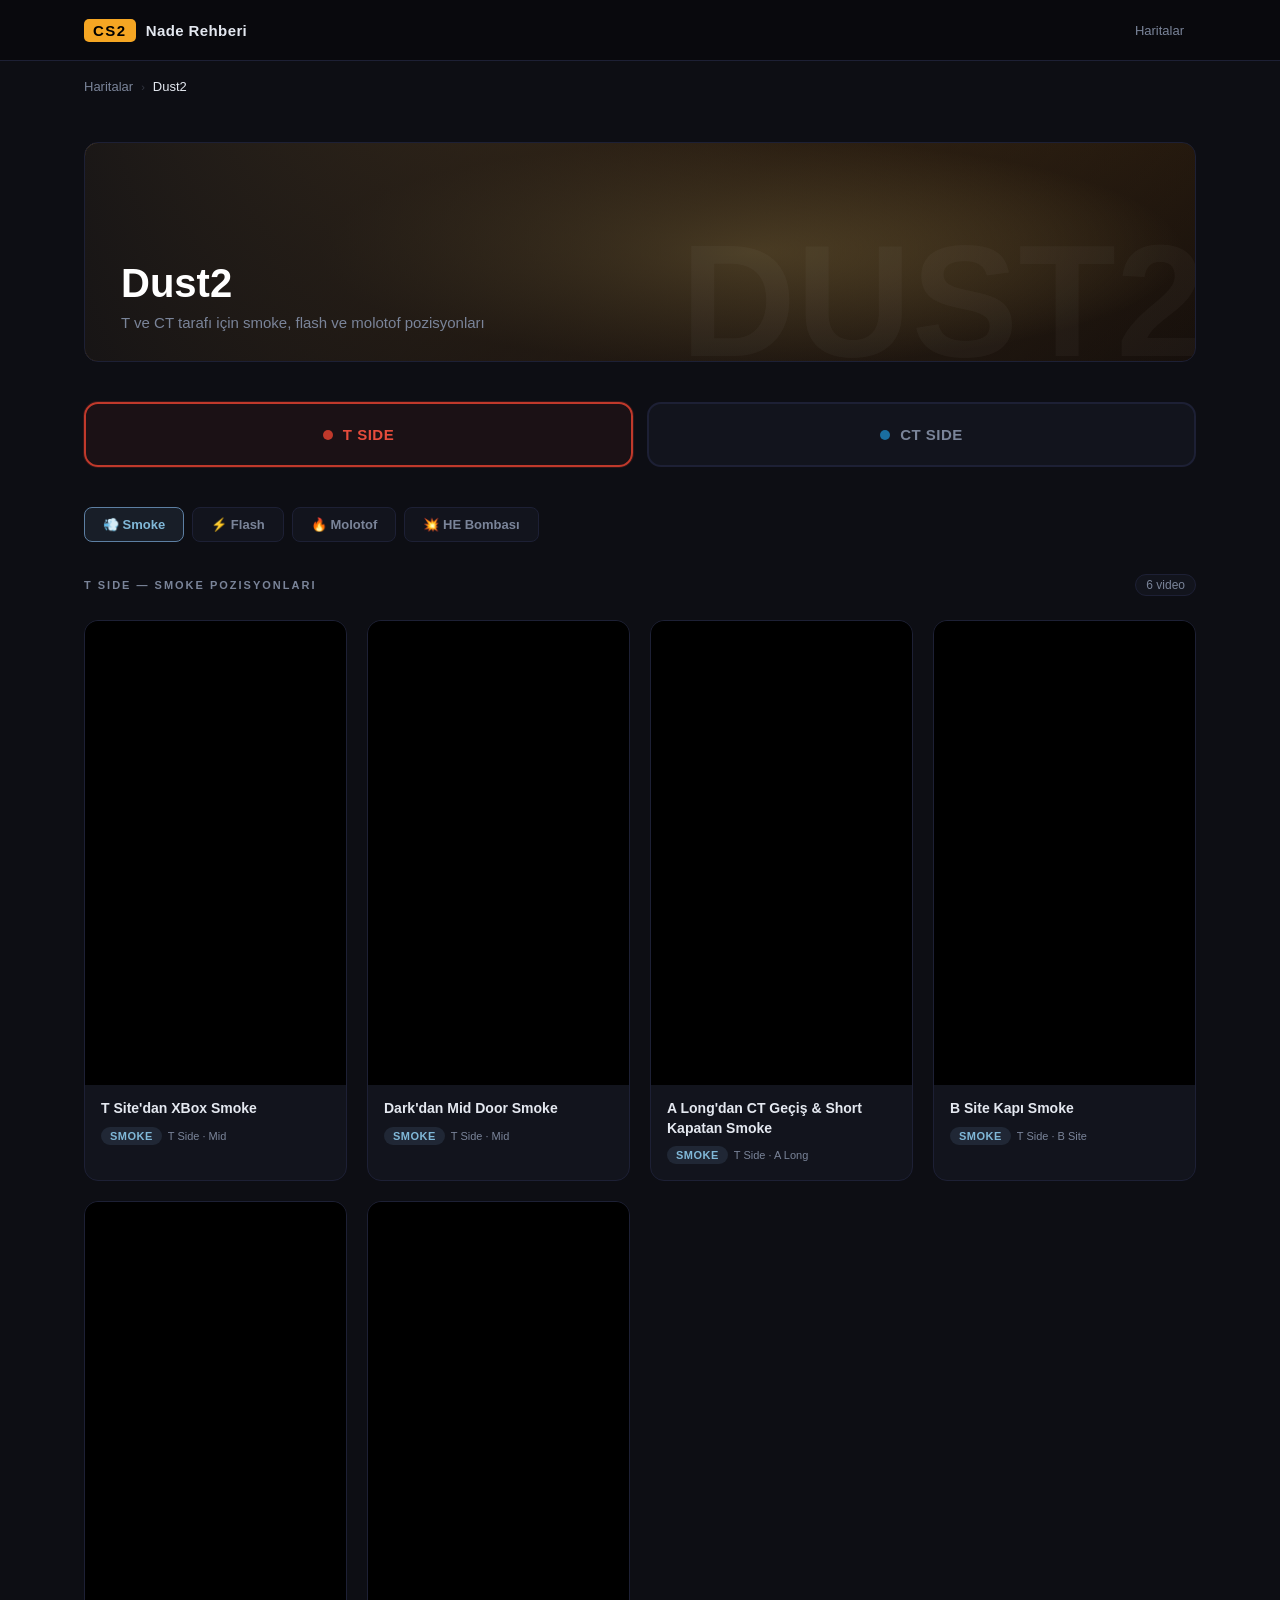
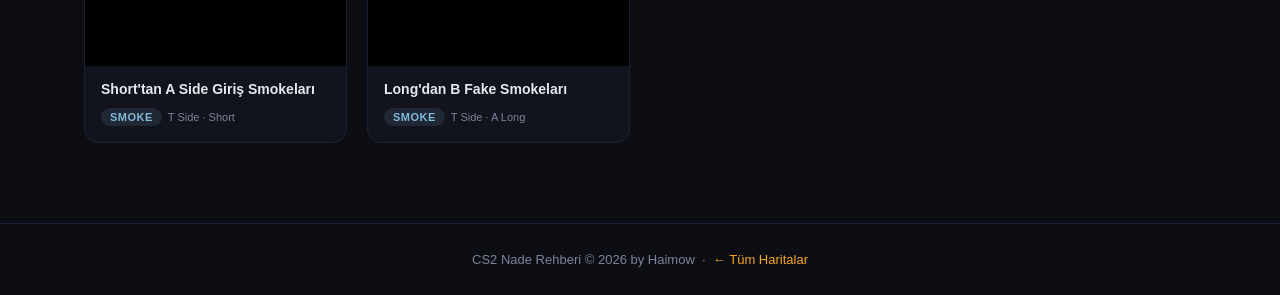
==== dust2.html @ 45ac7930 "Add files via upload" ====
<!DOCTYPE html>
<html lang="tr">
<head>
  <meta charset="UTF-8" />
  <meta name="viewport" content="width=device-width, initial-scale=1.0" />
  <title>Dust2 — CS2 Nade Rehberi</title>
  <meta name="description" content="Dust2 haritasında T ve CT tarafı için smoke, flash, molotof pozisyonları ve video rehberleri." />
  <link rel="stylesheet" href="style.css" />
</head>
<body>

  <header>
    <div class="header-inner">
      <a href="index.html" class="logo">
        <span class="logo-badge">CS2</span>
        <span class="logo-label">Nade Rehberi</span>
      </a>
      <nav>
        <a href="index.html">Haritalar</a>
      </nav>
    </div>
  </header>

  <div class="breadcrumb">
    <a href="index.html">Haritalar</a>
    <span class="sep">›</span>
    <span class="current">Dust2</span>
  </div>

  <main>

    <!-- MAP HERO -->
    <div class="map-hero dust2-art">
      <div class="map-hero-overlay"></div>
      <span class="map-label-bg">DUST2</span>
      <div class="map-hero-content">
        <h1>Dust2</h1>
        <p>T ve CT tarafı için smoke, flash ve molotof pozisyonları</p>
      </div>
    </div>

    <!-- SIDE SELECTOR -->
    <div class="side-selector">
      <button class="side-btn t-btn active" id="btn-T" onclick="selectSide('T')">
        <span class="dot"></span>
        T SIDE
      </button>
      <button class="side-btn ct-btn" id="btn-CT" onclick="selectSide('CT')">
        <span class="dot"></span>
        CT SIDE
      </button>
    </div>

    <!-- ══════════════ T SIDE ══════════════ -->
    <div id="side-T" class="side-panel">

      <div class="nade-tabs" id="tabs-T">
        <button class="nade-tab active" data-type="smoke"   onclick="selectNade('smoke','T')">💨 Smoke</button>
        <button class="nade-tab"        data-type="flash"   onclick="selectNade('flash','T')">⚡ Flash</button>
        <button class="nade-tab"        data-type="molotov" onclick="selectNade('molotov','T')">🔥 Molotof</button>
        <button class="nade-tab"        data-type="he"      onclick="selectNade('he','T')">💥 HE Bombası</button>
      </div>

      <!-- T · SMOKE -->
      <div id="T-smoke" class="nade-content active">
        <div class="nade-section-header">
          <span class="nade-section-title">T SIDE — SMOKE POZISYONLARI</span>
          <span class="nade-count">6 video</span>
        </div>
        <div class="video-grid">

          <!-- 1 -->
          <div class="video-card">
            <div class="video-wrap">
              <iframe
                src="https://www.youtube.com/embed/_j7-LhldB5I?rel=0"
                title="T Site'dan XBox Smoke — Dust2 T Side"
                allow="accelerometer; autoplay; clipboard-write; encrypted-media; gyroscope; picture-in-picture"
                allowfullscreen
                loading="lazy"></iframe>
            </div>
            <div class="video-meta">
              <div class="video-title">T Site'dan XBox Smoke</div>
              <div class="video-tags">
                <span class="v-badge smoke">Smoke</span>
                <span class="v-side">T Side · Mid</span>
              </div>
            </div>
          </div>

          <!-- 2 -->
          <div class="video-card">
            <div class="video-wrap">
              <iframe
                src="https://www.youtube.com/embed/mUys7lGhgGE?rel=0"
                title="Dark'dan Mid Door Smoke — Dust2 T Side"
                allow="accelerometer; autoplay; clipboard-write; encrypted-media; gyroscope; picture-in-picture"
                allowfullscreen
                loading="lazy"></iframe>
            </div>
            <div class="video-meta">
              <div class="video-title">Dark'dan Mid Door Smoke</div>
              <div class="video-tags">
                <span class="v-badge smoke">Smoke</span>
                <span class="v-side">T Side · Mid</span>
              </div>
            </div>
          </div>

          <!-- 3 -->
          <div class="video-card">
            <div class="video-wrap">
              <iframe
                src="https://www.youtube.com/embed/QPNvjYfgCxs?rel=0"
                title="A Long'dan CT Geçiş ve Short Kapatan Smoke — Dust2 T Side"
                allow="accelerometer; autoplay; clipboard-write; encrypted-media; gyroscope; picture-in-picture"
                allowfullscreen
                loading="lazy"></iframe>
            </div>
            <div class="video-meta">
              <div class="video-title">A Long'dan CT Geçiş & Short Kapatan Smoke</div>
              <div class="video-tags">
                <span class="v-badge smoke">Smoke</span>
                <span class="v-side">T Side · A Long</span>
              </div>
            </div>
          </div>

          <!-- 4 -->
          <div class="video-card">
            <div class="video-wrap">
              <iframe
                src="https://www.youtube.com/embed/F8hf64g1MTo?rel=0"
                title="B Site Kapı Smoke — Dust2 T Side"
                allow="accelerometer; autoplay; clipboard-write; encrypted-media; gyroscope; picture-in-picture"
                allowfullscreen
                loading="lazy"></iframe>
            </div>
            <div class="video-meta">
              <div class="video-title">B Site Kapı Smoke</div>
              <div class="video-tags">
                <span class="v-badge smoke">Smoke</span>
                <span class="v-side">T Side · B Site</span>
              </div>
            </div>
          </div>

          <!-- 5 -->
          <div class="video-card">
            <div class="video-wrap">
              <iframe
                src="https://www.youtube.com/embed/MlWtnjYoNzs?rel=0"
                title="Short'tan A Side Giriş Smokeları — Dust2 T Side"
                allow="accelerometer; autoplay; clipboard-write; encrypted-media; gyroscope; picture-in-picture"
                allowfullscreen
                loading="lazy"></iframe>
            </div>
            <div class="video-meta">
              <div class="video-title">Short'tan A Side Giriş Smokeları</div>
              <div class="video-tags">
                <span class="v-badge smoke">Smoke</span>
                <span class="v-side">T Side · Short</span>
              </div>
            </div>
          </div>

          <!-- 6 -->
          <div class="video-card">
            <div class="video-wrap">
              <iframe
                src="https://www.youtube.com/embed/jqLv-cZ9zMg?rel=0"
                title="Long'dan B Fake Smokeları — Dust2 T Side"
                allow="accelerometer; autoplay; clipboard-write; encrypted-media; gyroscope; picture-in-picture"
                allowfullscreen
                loading="lazy"></iframe>
            </div>
            <div class="video-meta">
              <div class="video-title">Long'dan B Fake Smokeları</div>
              <div class="video-tags">
                <span class="v-badge smoke">Smoke</span>
                <span class="v-side">T Side · A Long</span>
              </div>
            </div>
          </div>

        </div><!-- /video-grid -->
      </div><!-- /T-smoke -->

      <!-- T · FLASH -->
      <div id="T-flash" class="nade-content">
        <div class="soon-section">
          <div class="soon-icon">⚡</div>
          <h3>Flash Pozisyonları Yakında</h3>
          <p>T Side Dust2 flash videoları hazırlanıyor</p>
        </div>
      </div>

      <!-- T · MOLOTOV -->
      <div id="T-molotov" class="nade-content">
        <div class="soon-section">
          <div class="soon-icon">🔥</div>
          <h3>Molotof Pozisyonları Yakında</h3>
          <p>T Side Dust2 molotof videoları hazırlanıyor</p>
        </div>
      </div>

      <!-- T · HE -->
      <div id="T-he" class="nade-content">
        <div class="soon-section">
          <div class="soon-icon">💥</div>
          <h3>HE Bombası Pozisyonları Yakında</h3>
          <p>T Side Dust2 HE videoları hazırlanıyor</p>
        </div>
      </div>

    </div><!-- /side-T -->


    <!-- ══════════════ CT SIDE ══════════════ -->
    <div id="side-CT" class="side-panel" style="display:none;">

      <div class="nade-tabs" id="tabs-CT">
        <button class="nade-tab active" data-type="smoke"   onclick="selectNade('smoke','CT')">💨 Smoke</button>
        <button class="nade-tab"        data-type="flash"   onclick="selectNade('flash','CT')">⚡ Flash</button>
        <button class="nade-tab"        data-type="molotov" onclick="selectNade('molotov','CT')">🔥 Molotof</button>
        <button class="nade-tab"        data-type="he"      onclick="selectNade('he','CT')">💥 HE Bombası</button>
      </div>

      <div id="CT-smoke" class="nade-content active">
        <div class="soon-section">
          <div class="soon-icon">💨</div>
          <h3>CT Side Smoke Pozisyonları Yakında</h3>
          <p>CT Side Dust2 smoke videoları hazırlanıyor</p>
        </div>
      </div>
      <div id="CT-flash" class="nade-content">
        <div class="soon-section">
          <div class="soon-icon">⚡</div>
          <h3>CT Side Flash Pozisyonları Yakında</h3>
          <p>CT Side Dust2 flash videoları hazırlanıyor</p>
        </div>
      </div>
      <div id="CT-molotov" class="nade-content">
        <div class="soon-section">
          <div class="soon-icon">🔥</div>
          <h3>CT Side Molotof Pozisyonları Yakında</h3>
          <p>CT Side Dust2 molotof videoları hazırlanıyor</p>
        </div>
      </div>
      <div id="CT-he" class="nade-content">
        <div class="soon-section">
          <div class="soon-icon">💥</div>
          <h3>CT Side HE Pozisyonları Yakında</h3>
          <p>CT Side Dust2 HE videoları hazırlanıyor</p>
        </div>
      </div>

    </div><!-- /side-CT -->

  </main>

  <footer>
    <p>CS2 Nade Rehberi &copy; 2026 by Haimow &nbsp;·&nbsp; <a href="index.html">← Tüm Haritalar</a></p>
  </footer>

  <script>
    var currentSide = 'T';

    function selectSide(side) {
      currentSide = side;
      document.getElementById('btn-T').classList.toggle('active', side === 'T');
      document.getElementById('btn-CT').classList.toggle('active', side === 'CT');
      document.getElementById('side-T').style.display  = side === 'T'  ? 'block' : 'none';
      document.getElementById('side-CT').style.display = side === 'CT' ? 'block' : 'none';
    }

    function selectNade(type, side) {
      var s = side || currentSide;
      var tabs = document.querySelectorAll('#tabs-' + s + ' .nade-tab');
      tabs.forEach(function(t){ t.classList.remove('active'); });
      var activeTab = document.querySelector('#tabs-' + s + ' .nade-tab[data-type="' + type + '"]');
      if (activeTab) activeTab.classList.add('active');
      var panel = document.getElementById('side-' + s);
      panel.querySelectorAll('.nade-content').forEach(function(c){ c.classList.remove('active'); });
      var target = document.getElementById(s + '-' + type);
      if (target) target.classList.add('active');
    }
  </script>

</body>
</html>
---- style.css ----
/* ================================================
   CS2 Nade Rehberi — Stylesheet
   ================================================ */

:root {
  --bg:          #0d0e14;
  --bg-card:     #12141d;
  --bg-card-h:   #191c28;
  --bg-nav:      #09090d;
  --accent:      #f5a623;
  --accent-h:    #ffc04d;
  --t-col:       #c0392b;
  --t-col-h:     #e74c3c;
  --ct-col:      #1a6ea0;
  --ct-col-h:    #2980b9;
  --smoke-col:   #5d7fa3;
  --flash-col:   #e8c520;
  --mol-col:     #e07020;
  --he-col:      #27ae60;
  --text:        #e4e8f0;
  --text-m:      #7a8499;
  --border:      #1d2035;
  --radius:      14px;
  --radius-sm:   8px;
  --shadow:      0 4px 24px rgba(0,0,0,0.5);
}

*, *::before, *::after { margin:0; padding:0; box-sizing:border-box; }

html { scroll-behavior: smooth; }

body {
  background: var(--bg);
  color: var(--text);
  font-family: 'Segoe UI', -apple-system, BlinkMacSystemFont, 'Helvetica Neue', sans-serif;
  min-height: 100vh;
  -webkit-font-smoothing: antialiased;
}

/* ── HEADER ───────────────────────────────────── */
header {
  background: var(--bg-nav);
  border-bottom: 1px solid var(--border);
  position: sticky;
  top: 0;
  z-index: 200;
  backdrop-filter: blur(12px);
}

.header-inner {
  max-width: 1160px;
  margin: 0 auto;
  padding: 0 24px;
  height: 60px;
  display: flex;
  align-items: center;
  justify-content: space-between;
}

.logo {
  display: flex;
  align-items: center;
  gap: 10px;
  text-decoration: none;
}

.logo-badge {
  background: var(--accent);
  color: #000;
  font-weight: 900;
  font-size: 15px;
  padding: 3px 9px;
  border-radius: 5px;
  letter-spacing: 1.5px;
}

.logo-label {
  font-size: 15px;
  font-weight: 600;
  color: var(--text);
  letter-spacing: 0.4px;
}

nav { display:flex; gap:6px; }

nav a {
  color: var(--text-m);
  text-decoration: none;
  font-size: 13px;
  padding: 6px 12px;
  border-radius: var(--radius-sm);
  transition: color 0.2s, background 0.2s;
}

nav a:hover { color: var(--text); background: rgba(255,255,255,0.05); }

/* ── BREADCRUMB ───────────────────────────────── */
.breadcrumb {
  max-width: 1160px;
  margin: 0 auto;
  padding: 18px 24px 0;
  display: flex;
  align-items: center;
  gap: 8px;
  font-size: 13px;
  color: var(--text-m);
}

.breadcrumb a { color: var(--text-m); text-decoration:none; transition: color 0.2s; }
.breadcrumb a:hover { color: var(--accent); }
.breadcrumb .sep { opacity: 0.35; font-size: 11px; }
.breadcrumb .current { color: var(--text); }

/* ── MAIN ─────────────────────────────────────── */
main {
  max-width: 1160px;
  margin: 0 auto;
  padding: 48px 24px 80px;
}

/* ── HERO ─────────────────────────────────────── */
.hero {
  text-align: center;
  padding: 20px 0 56px;
}

.hero-eyebrow {
  display: inline-block;
  background: rgba(245,166,35,0.12);
  border: 1px solid rgba(245,166,35,0.25);
  color: var(--accent);
  font-size: 12px;
  font-weight: 700;
  letter-spacing: 2px;
  padding: 5px 14px;
  border-radius: 20px;
  margin-bottom: 20px;
}

.hero h1 {
  font-size: 52px;
  font-weight: 900;
  line-height: 1.05;
  background: linear-gradient(100deg, var(--accent) 0%, #fff 55%);
  -webkit-background-clip: text;
  -webkit-text-fill-color: transparent;
  background-clip: text;
  margin-bottom: 14px;
}

.hero p {
  color: var(--text-m);
  font-size: 17px;
  max-width: 480px;
  margin: 0 auto;
  line-height: 1.6;
}

/* ── MAP GRID ─────────────────────────────────── */
.section-label {
  font-size: 11px;
  font-weight: 700;
  letter-spacing: 2.5px;
  color: var(--text-m);
  margin-bottom: 20px;
}

.maps-grid {
  display: grid;
  grid-template-columns: repeat(auto-fill, minmax(320px, 1fr));
  gap: 20px;
}

.map-card {
  position: relative;
  background: var(--bg-card);
  border: 1px solid var(--border);
  border-radius: var(--radius);
  overflow: hidden;
  text-decoration: none;
  color: var(--text);
  display: block;
  transition: transform 0.22s ease, border-color 0.22s, box-shadow 0.22s;
}

.map-card.active-map:hover {
  transform: translateY(-5px);
  border-color: var(--accent);
  box-shadow: 0 12px 40px rgba(245,166,35,0.18);
}

.map-card.inactive-map {
  opacity: 0.45;
  cursor: default;
  pointer-events: none;
}

/* Map art banners */
.map-art {
  height: 170px;
  position: relative;
  overflow: hidden;
}

.map-art::after {
  content: '';
  position: absolute;
  inset: 0;
  background: linear-gradient(to bottom, transparent 40%, rgba(13,14,20,0.85) 100%);
}

.mirage-art {
  background:
    radial-gradient(ellipse 60% 80% at 35% 45%, rgba(210,160,70,0.55) 0%, transparent 65%),
    radial-gradient(ellipse 40% 60% at 80% 20%, rgba(150,100,30,0.4) 0%, transparent 55%),
    linear-gradient(145deg, #7a5a18 0%, #3d2c08 45%, #1a1205 100%);
}

.dust2-art {
  background:
    radial-gradient(ellipse 60% 80% at 60% 50%, rgba(220,180,90,0.5) 0%, transparent 65%),
    linear-gradient(145deg, #9a7030 0%, #4a3010 50%, #1a1008 100%);
}

.inferno-art {
  background:
    radial-gradient(ellipse 55% 70% at 40% 55%, rgba(240,110,25,0.55) 0%, transparent 60%),
    radial-gradient(ellipse 35% 50% at 75% 25%, rgba(180,50,10,0.4) 0%, transparent 55%),
    linear-gradient(145deg, #b83c18 0%, #6a1808 50%, #1a0804 100%);
}

.map-art-label {
  position: absolute;
  bottom: 14px;
  left: 18px;
  z-index: 2;
  font-size: 28px;
  font-weight: 900;
  letter-spacing: 1px;
  color: rgba(255,255,255,0.12);
  user-select: none;
}

.soon-badge {
  position: absolute;
  top: 14px;
  right: 14px;
  z-index: 3;
  background: rgba(10,10,18,0.75);
  border: 1px solid var(--border);
  color: var(--text-m);
  font-size: 11px;
  font-weight: 700;
  letter-spacing: 1px;
  text-transform: uppercase;
  padding: 4px 10px;
  border-radius: 20px;
  backdrop-filter: blur(8px);
}

.map-info { padding: 18px 20px 20px; }

.map-info h2 {
  font-size: 20px;
  font-weight: 800;
  margin-bottom: 10px;
}

.nade-tags { display:flex; gap:6px; flex-wrap:wrap; }

.nade-tag {
  background: rgba(255,255,255,0.05);
  border: 1px solid rgba(255,255,255,0.08);
  color: var(--text-m);
  font-size: 12px;
  padding: 3px 10px;
  border-radius: 20px;
}

.tag-arrow {
  display: flex;
  align-items: center;
  gap: 6px;
  font-size: 13px;
  color: var(--accent);
  font-weight: 600;
  margin-top: 12px;
}

/* ── MAP HERO BANNER ──────────────────────────── */
.map-hero {
  height: 220px;
  border-radius: var(--radius);
  position: relative;
  overflow: hidden;
  margin-bottom: 40px;
  display: flex;
  align-items: flex-end;
  border: 1px solid var(--border);
}

.map-hero-overlay {
  position: absolute;
  inset: 0;
  background: linear-gradient(90deg, rgba(13,14,20,0.9) 0%, rgba(13,14,20,0.3) 100%);
}

.map-hero-content {
  position: relative;
  z-index: 2;
  padding: 30px 36px;
}

.map-hero-content h1 {
  font-size: 40px;
  font-weight: 900;
  margin-bottom: 8px;
  color: #fff;
}

.map-hero-content p {
  color: var(--text-m);
  font-size: 15px;
}

.map-label-bg {
  position: absolute;
  right: -10px;
  bottom: -20px;
  font-size: 160px;
  font-weight: 900;
  color: rgba(255,255,255,0.03);
  user-select: none;
  line-height: 1;
  z-index: 1;
}

/* ── SIDE SELECTOR ────────────────────────────── */
.side-selector {
  display: grid;
  grid-template-columns: 1fr 1fr;
  gap: 14px;
  margin-bottom: 40px;
}

.side-btn {
  border: 2px solid var(--border);
  border-radius: var(--radius);
  background: var(--bg-card);
  color: var(--text-m);
  padding: 22px 20px;
  font-size: 15px;
  font-weight: 700;
  letter-spacing: 0.5px;
  cursor: pointer;
  transition: all 0.2s;
  display: flex;
  align-items: center;
  justify-content: center;
  gap: 10px;
}

.side-btn .dot {
  width: 10px;
  height: 10px;
  border-radius: 50%;
  flex-shrink: 0;
}

.t-btn .dot { background: var(--t-col); }
.ct-btn .dot { background: var(--ct-col); }

.t-btn:hover, .t-btn.active {
  border-color: var(--t-col);
  background: rgba(192,57,43,0.08);
  color: #e74c3c;
  box-shadow: 0 0 0 1px rgba(192,57,43,0.2);
}

.ct-btn:hover, .ct-btn.active {
  border-color: var(--ct-col);
  background: rgba(26,110,160,0.08);
  color: #3498db;
  box-shadow: 0 0 0 1px rgba(26,110,160,0.2);
}

/* ── NADE TYPE TABS ───────────────────────────── */
.nade-tabs {
  display: flex;
  gap: 8px;
  margin-bottom: 32px;
  flex-wrap: wrap;
}

.nade-tab {
  border: 1px solid var(--border);
  border-radius: var(--radius-sm);
  background: var(--bg-card);
  color: var(--text-m);
  font-size: 13px;
  font-weight: 600;
  padding: 9px 18px;
  cursor: pointer;
  transition: all 0.18s;
  display: flex;
  align-items: center;
  gap: 6px;
}

.nade-tab:hover { color: var(--text); border-color: rgba(255,255,255,0.18); }

.nade-tab.active[data-type="smoke"]   { background:rgba(93,127,163,0.14); border-color:var(--smoke-col); color:#80b8d8; }
.nade-tab.active[data-type="flash"]   { background:rgba(232,197,32,0.1);  border-color:var(--flash-col); color:var(--flash-col); }
.nade-tab.active[data-type="molotov"] { background:rgba(224,112,32,0.1);  border-color:var(--mol-col);   color:var(--mol-col); }
.nade-tab.active[data-type="he"]      { background:rgba(39,174,96,0.1);   border-color:var(--he-col);    color:var(--he-col); }

/* ── NADE SECTION HEADER ──────────────────────── */
.nade-section-header {
  display: flex;
  align-items: center;
  justify-content: space-between;
  margin-bottom: 24px;
}

.nade-section-title {
  font-size: 11px;
  font-weight: 700;
  letter-spacing: 2px;
  color: var(--text-m);
}

.nade-count {
  font-size: 12px;
  color: var(--text-m);
  background: var(--bg-card);
  border: 1px solid var(--border);
  padding: 3px 10px;
  border-radius: 20px;
}

/* ── VIDEO GRID ───────────────────────────────── */
.video-grid {
  display: grid;
  grid-template-columns: repeat(auto-fill, minmax(260px, 1fr));
  gap: 20px;
}

.video-card {
  background: var(--bg-card);
  border: 1px solid var(--border);
  border-radius: var(--radius);
  overflow: hidden;
  transition: transform 0.2s, box-shadow 0.2s, border-color 0.2s;
}

.video-card:hover {
  transform: translateY(-3px);
  box-shadow: 0 10px 32px rgba(0,0,0,0.5);
  border-color: rgba(255,255,255,0.12);
}

/* 9:16 Aspect Ratio for YouTube Shorts */
.video-wrap {
  position: relative;
  padding-bottom: 177.78%;
  height: 0;
  overflow: hidden;
  background: #000;
}

.video-wrap iframe {
  position: absolute;
  inset: 0;
  width: 100%;
  height: 100%;
  border: none;
  display: block;
}

.video-meta {
  padding: 14px 16px 16px;
}

.video-title {
  font-size: 14px;
  font-weight: 700;
  line-height: 1.4;
  margin-bottom: 8px;
  color: var(--text);
}

.video-tags {
  display: flex;
  align-items: center;
  gap: 6px;
  flex-wrap: wrap;
}

.v-badge {
  font-size: 11px;
  font-weight: 700;
  letter-spacing: 0.5px;
  padding: 3px 9px;
  border-radius: 12px;
  text-transform: uppercase;
}

.v-badge.smoke   { background: rgba(93,127,163,0.18); color:#80b8d8; }
.v-badge.flash   { background: rgba(232,197,32,0.15); color:var(--flash-col); }
.v-badge.molotov { background: rgba(224,112,32,0.15); color:var(--mol-col); }
.v-badge.he      { background: rgba(39,174,96,0.15);  color:var(--he-col); }

.v-side {
  font-size: 11px;
  color: var(--text-m);
}

/* ── COMING SOON ──────────────────────────────── */
.nade-content { display: none; }
.nade-content.active { display: block; }

.soon-section {
  text-align: center;
  padding: 90px 20px;
}

.soon-icon {
  font-size: 56px;
  margin-bottom: 18px;
  opacity: 0.25;
}

.soon-section h3 {
  font-size: 18px;
  font-weight: 700;
  color: var(--text);
  margin-bottom: 8px;
}

.soon-section p {
  color: var(--text-m);
  font-size: 14px;
}

/* ── FOOTER ───────────────────────────────────── */
footer {
  border-top: 1px solid var(--border);
  padding: 28px 24px;
  text-align: center;
  color: var(--text-m);
  font-size: 13px;
}

footer a { color: var(--accent); text-decoration: none; }
footer a:hover { text-decoration: underline; }

/* ── RESPONSIVE ───────────────────────────────── */
@media (max-width: 768px) {
  .hero h1 { font-size: 36px; }
  .map-hero-content h1 { font-size: 28px; }
  .map-hero { height: 160px; }
  .side-selector { grid-template-columns: 1fr 1fr; gap: 10px; }
  .side-btn { padding: 16px 12px; font-size: 13px; }
  .video-grid { grid-template-columns: repeat(auto-fill, minmax(220px, 1fr)); }
}

@media (max-width: 520px) {
  main { padding: 28px 16px 60px; }
  .hero { padding: 10px 0 40px; }
  .hero h1 { font-size: 28px; }
  .side-selector { grid-template-columns: 1fr 1fr; }
  .video-grid { grid-template-columns: 1fr 1fr; }
  .nade-tabs { gap: 6px; }
  .nade-tab { padding: 8px 12px; font-size: 12px; }
}

@media (max-width: 380px) {
  .video-grid { grid-template-columns: 1fr; }
}
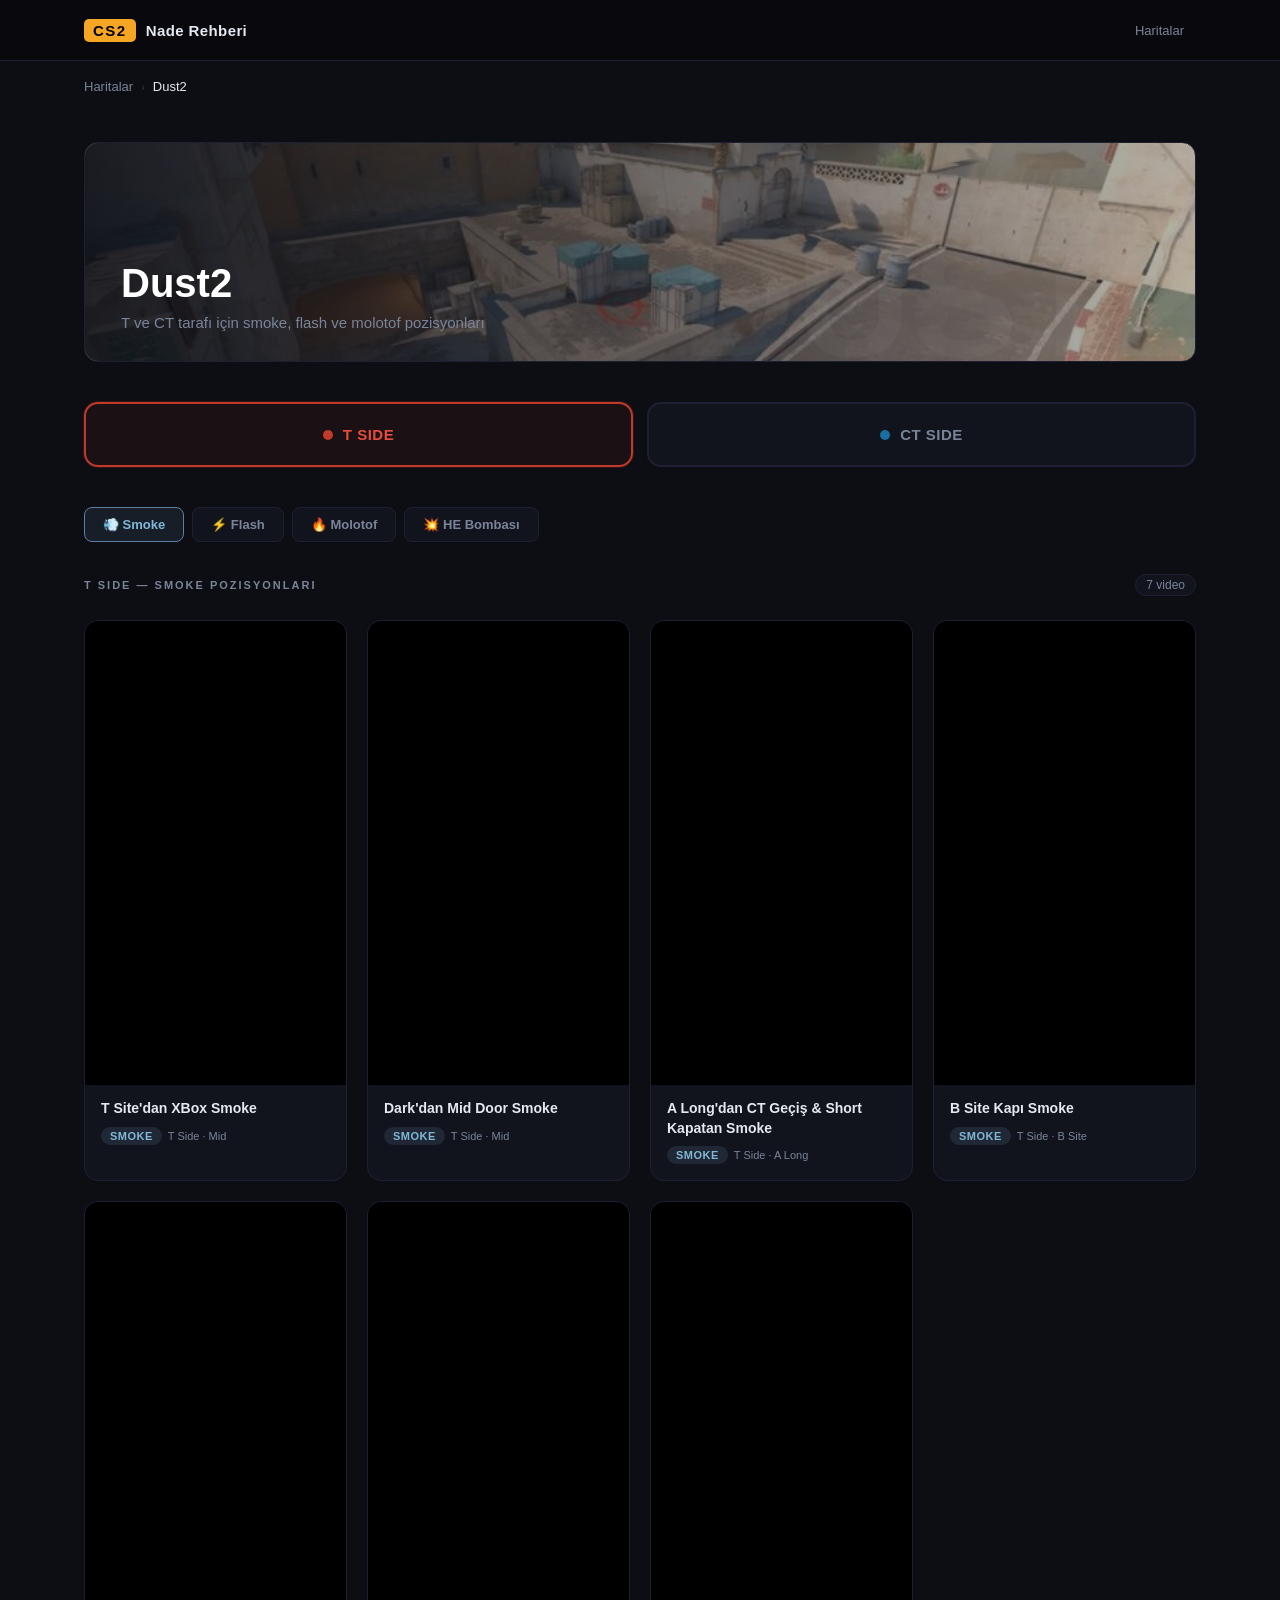
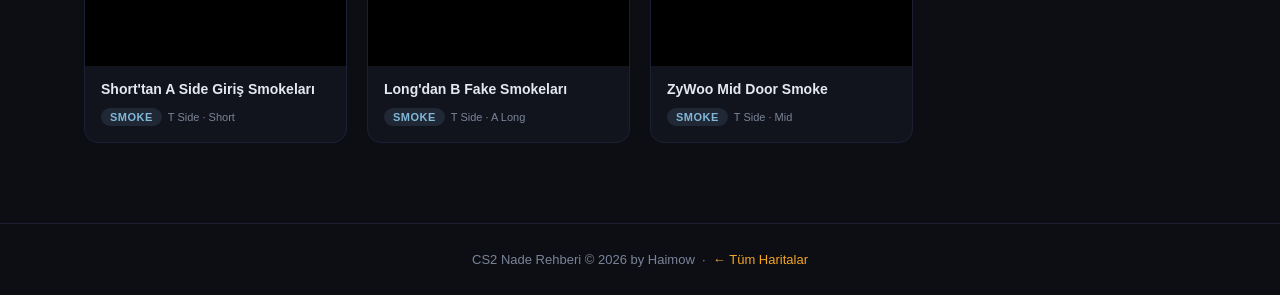
==== commit 392f5f88: "Add files via upload" ====
--- a/dust2.html
+++ b/dust2.html
@@ -5,6 +5,7 @@
   <meta name="viewport" content="width=device-width, initial-scale=1.0" />
   <title>Dust2 — CS2 Nade Rehberi</title>
   <meta name="description" content="Dust2 haritasında T ve CT tarafı için smoke, flash, molotof pozisyonları ve video rehberleri." />
+  <link rel="icon" href="favicon.svg" type="image/svg+xml" />
   <link rel="stylesheet" href="style.css" />
 </head>
 <body>
@@ -65,7 +66,7 @@
       <div id="T-smoke" class="nade-content active">
         <div class="nade-section-header">
           <span class="nade-section-title">T SIDE — SMOKE POZISYONLARI</span>
-          <span class="nade-count">6 video</span>
+          <span class="nade-count">7 video</span>
         </div>
         <div class="video-grid">
 
@@ -183,24 +184,132 @@
             </div>
           </div>
 
+          <!-- 7 -->
+          <div class="video-card">
+            <div class="video-wrap">
+              <iframe
+                src="https://www.youtube.com/embed/lMHOKGGyUyc?rel=0"
+                title="ZyWoo Mid Door Smoke — Dust2 T Side"
+                allow="accelerometer; autoplay; clipboard-write; encrypted-media; gyroscope; picture-in-picture"
+                allowfullscreen
+                loading="lazy"></iframe>
+            </div>
+            <div class="video-meta">
+              <div class="video-title">ZyWoo Mid Door Smoke</div>
+              <div class="video-tags">
+                <span class="v-badge smoke">Smoke</span>
+                <span class="v-side">T Side · Mid</span>
+              </div>
+            </div>
+          </div>
+
         </div><!-- /video-grid -->
       </div><!-- /T-smoke -->
 
       <!-- T · FLASH -->
       <div id="T-flash" class="nade-content">
-        <div class="soon-section">
-          <div class="soon-icon">⚡</div>
-          <h3>Flash Pozisyonları Yakında</h3>
-          <p>T Side Dust2 flash videoları hazırlanıyor</p>
+        <div class="nade-section-header">
+          <span class="nade-section-title">T SIDE — FLASH POZISYONLARI</span>
+          <span class="nade-count">3 video</span>
+        </div>
+        <div class="video-grid">
+
+          <div class="video-card">
+            <div class="video-wrap">
+              <iframe
+                src="https://www.youtube.com/embed/4PnrRcAYbtc?rel=0"
+                title="Short Flash A Site — Dust2 T Side"
+                allow="accelerometer; autoplay; clipboard-write; encrypted-media; gyroscope; picture-in-picture"
+                allowfullscreen loading="lazy"></iframe>
+            </div>
+            <div class="video-meta">
+              <div class="video-title">Short Flash A Site</div>
+              <div class="video-tags">
+                <span class="v-badge flash">Flash</span>
+                <span class="v-side">T Side · Short</span>
+              </div>
+            </div>
+          </div>
+
+          <div class="video-card">
+            <div class="video-wrap">
+              <iframe
+                src="https://www.youtube.com/embed/57pphpMI0Y8?rel=0"
+                title="B Site Xbox Flash — Dust2 T Side"
+                allow="accelerometer; autoplay; clipboard-write; encrypted-media; gyroscope; picture-in-picture"
+                allowfullscreen loading="lazy"></iframe>
+            </div>
+            <div class="video-meta">
+              <div class="video-title">B Site Xbox Flash</div>
+              <div class="video-tags">
+                <span class="v-badge flash">Flash</span>
+                <span class="v-side">T Side · B Site</span>
+              </div>
+            </div>
+          </div>
+
+          <div class="video-card">
+            <div class="video-wrap-landscape">
+              <iframe
+                src="https://www.youtube.com/embed/YRaTb3xYnmY?rel=0"
+                title="Short Flash From Tunnel — Dust2 T Side"
+                allow="accelerometer; autoplay; clipboard-write; encrypted-media; gyroscope; picture-in-picture"
+                allowfullscreen loading="lazy"></iframe>
+            </div>
+            <div class="video-meta">
+              <div class="video-title">Short Flash From Tunnel</div>
+              <div class="video-tags">
+                <span class="v-badge flash">Flash</span>
+                <span class="v-side">T Side · Short</span>
+              </div>
+            </div>
+          </div>
+
         </div>
       </div>
 
       <!-- T · MOLOTOV -->
       <div id="T-molotov" class="nade-content">
-        <div class="soon-section">
-          <div class="soon-icon">🔥</div>
-          <h3>Molotof Pozisyonları Yakında</h3>
-          <p>T Side Dust2 molotof videoları hazırlanıyor</p>
+        <div class="nade-section-header">
+          <span class="nade-section-title">T SIDE — MOLOTOF POZISYONLARI</span>
+          <span class="nade-count">2 video</span>
+        </div>
+        <div class="video-grid">
+
+          <div class="video-card">
+            <div class="video-wrap">
+              <iframe
+                src="https://www.youtube.com/embed/Y6pEJHnN7nY?rel=0"
+                title="Long Entry Molly — Dust2 T Side"
+                allow="accelerometer; autoplay; clipboard-write; encrypted-media; gyroscope; picture-in-picture"
+                allowfullscreen loading="lazy"></iframe>
+            </div>
+            <div class="video-meta">
+              <div class="video-title">Long Entry Molly</div>
+              <div class="video-tags">
+                <span class="v-badge molotov">Molotof</span>
+                <span class="v-side">T Side · A Long</span>
+              </div>
+            </div>
+          </div>
+
+          <div class="video-card">
+            <div class="video-wrap-landscape">
+              <iframe
+                src="https://www.youtube.com/embed/gRCSuM8K-Ls?rel=0"
+                title="B Site Under Window Molly — Dust2 T Side"
+                allow="accelerometer; autoplay; clipboard-write; encrypted-media; gyroscope; picture-in-picture"
+                allowfullscreen loading="lazy"></iframe>
+            </div>
+            <div class="video-meta">
+              <div class="video-title">B Site Under Window Molly</div>
+              <div class="video-tags">
+                <span class="v-badge molotov">Molotof</span>
+                <span class="v-side">T Side · B Site</span>
+              </div>
+            </div>
+          </div>
+
         </div>
       </div>
 
--- a/style.css
+++ b/style.css
@@ -210,23 +210,21 @@
 }
 
 .mirage-art {
-  background:
-    radial-gradient(ellipse 60% 80% at 35% 45%, rgba(210,160,70,0.55) 0%, transparent 65%),
-    radial-gradient(ellipse 40% 60% at 80% 20%, rgba(150,100,30,0.4) 0%, transparent 55%),
-    linear-gradient(145deg, #7a5a18 0%, #3d2c08 45%, #1a1205 100%);
+  background-image: url('img/mirage.jpg');
+  background-size: cover;
+  background-position: center;
 }
 
 .dust2-art {
-  background:
-    radial-gradient(ellipse 60% 80% at 60% 50%, rgba(220,180,90,0.5) 0%, transparent 65%),
-    linear-gradient(145deg, #9a7030 0%, #4a3010 50%, #1a1008 100%);
+  background-image: url('img/dust2.jpg');
+  background-size: cover;
+  background-position: center;
 }
 
 .inferno-art {
-  background:
-    radial-gradient(ellipse 55% 70% at 40% 55%, rgba(240,110,25,0.55) 0%, transparent 60%),
-    radial-gradient(ellipse 35% 50% at 75% 25%, rgba(180,50,10,0.4) 0%, transparent 55%),
-    linear-gradient(145deg, #b83c18 0%, #6a1808 50%, #1a0804 100%);
+  background-image: url('img/inferno.jpg');
+  background-size: cover;
+  background-position: center;
 }
 
 .map-art-label {
